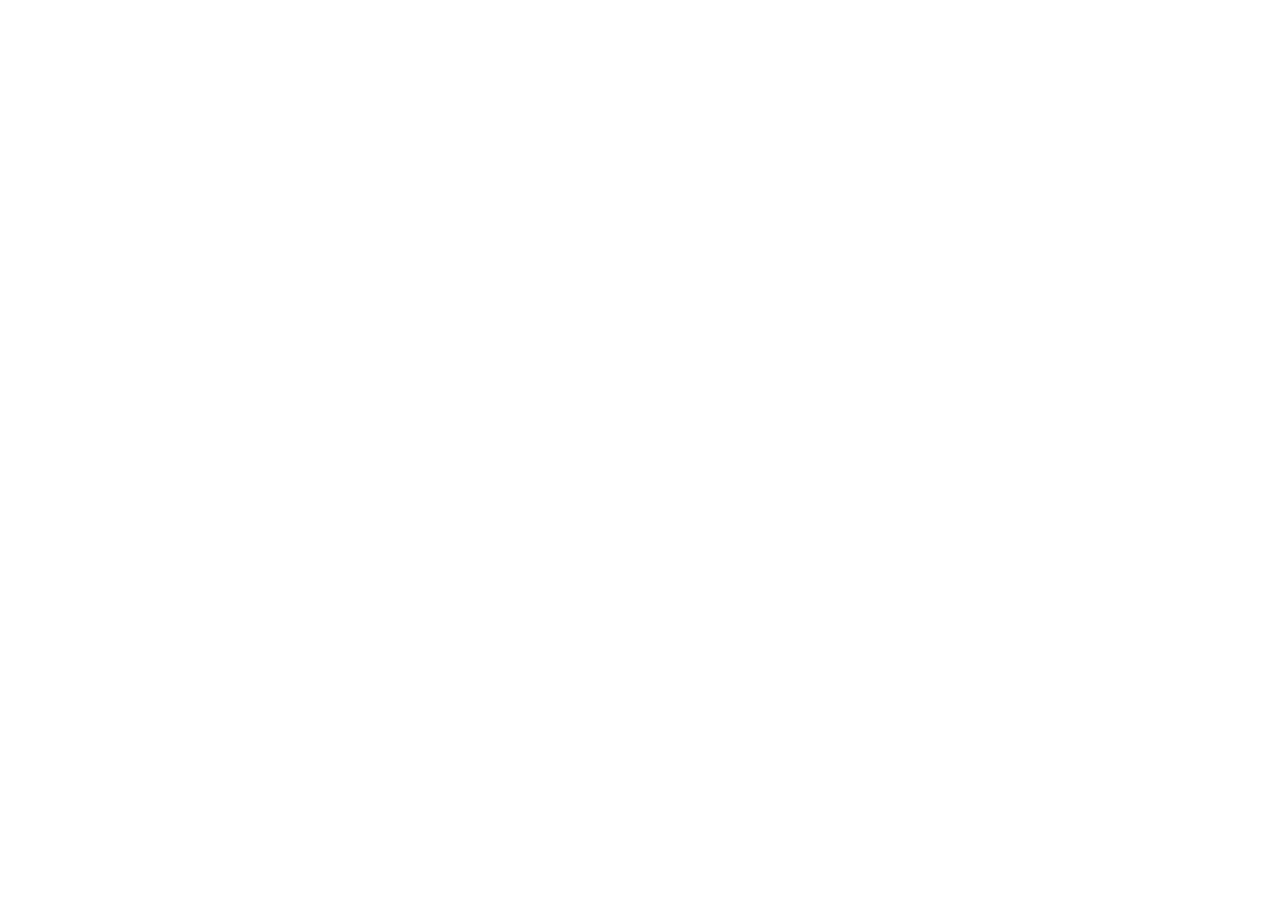
==== contact.html @ d2ecc5a2 "Init : création du dépôt, arborescence des fichiers et structure HTML de base" ====
<!DOCTYPE html>
<html lang="en">
<head>
    <meta charset="UTF-8">
    <meta name="viewport" content="width=device-width, initial-scale=1.0">
    <title>AfriConnect Summit</title>
</head>
<body>
    
</body>
</html>
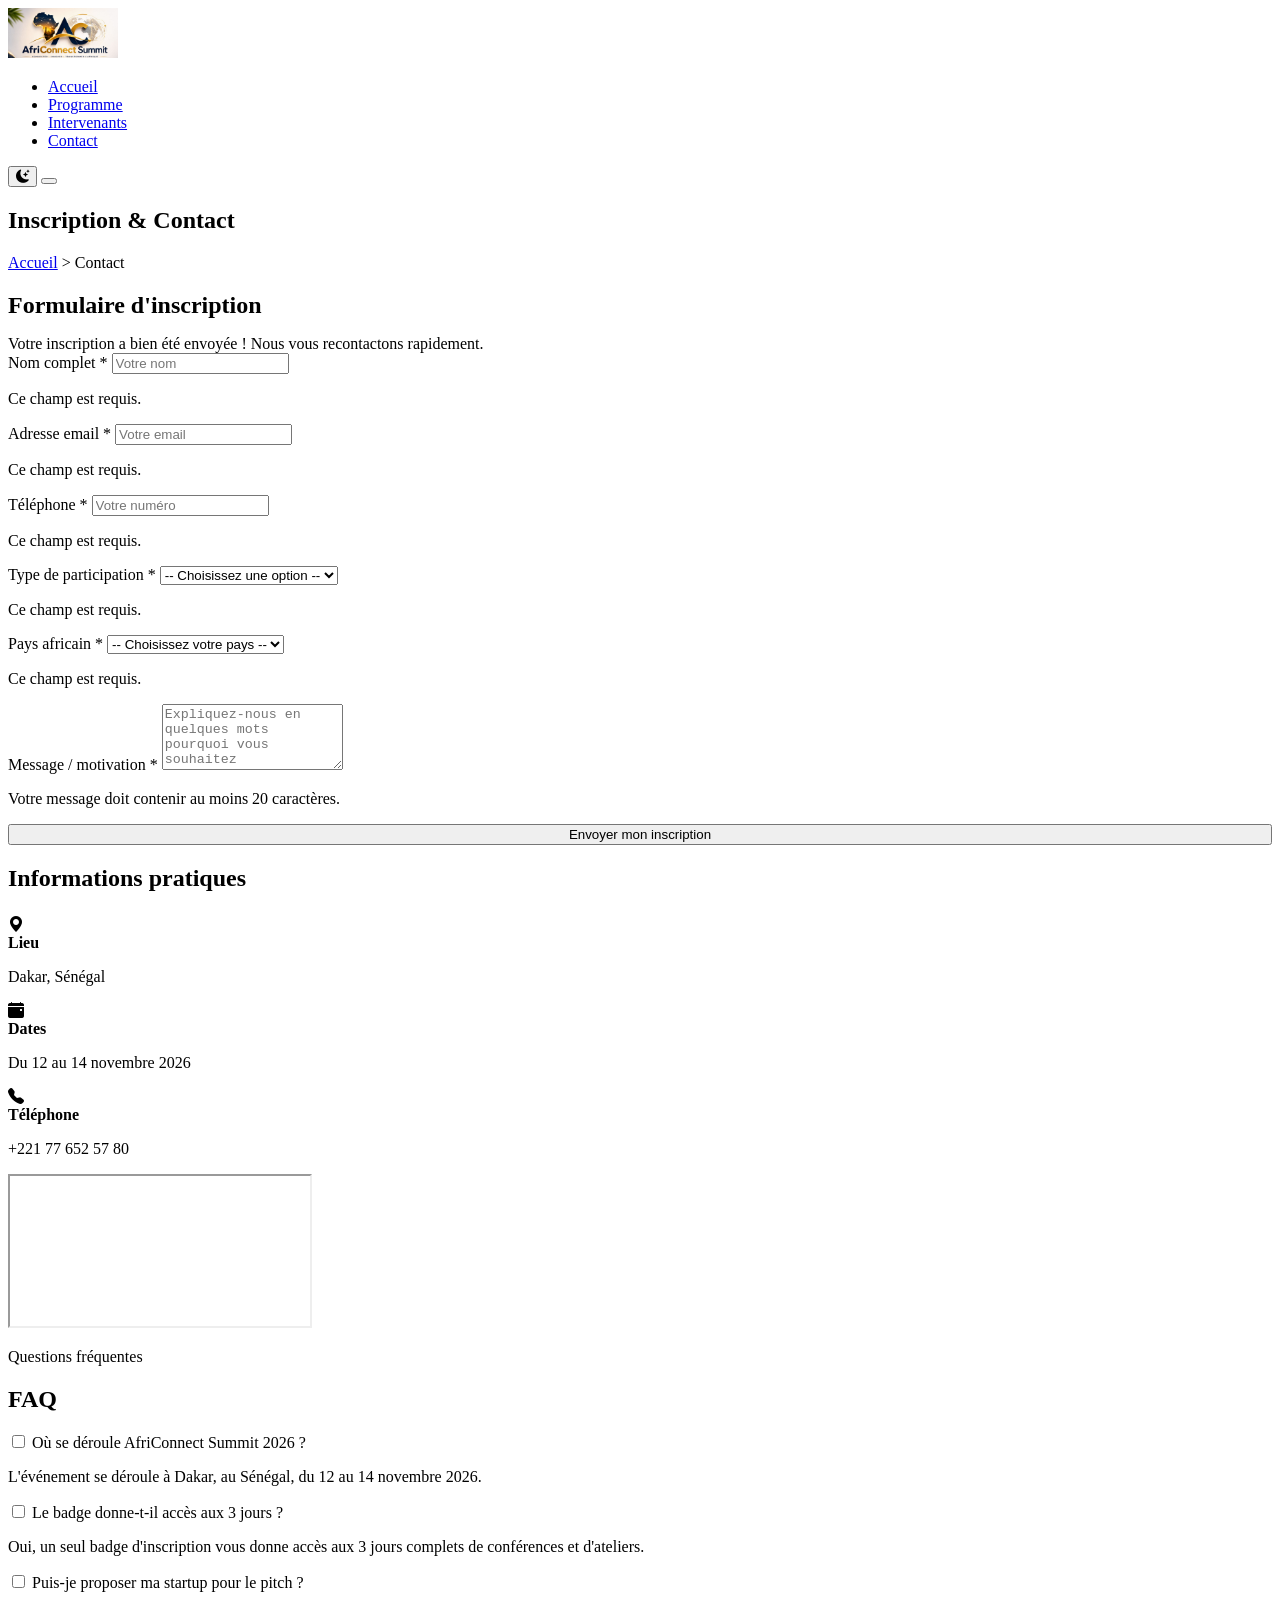
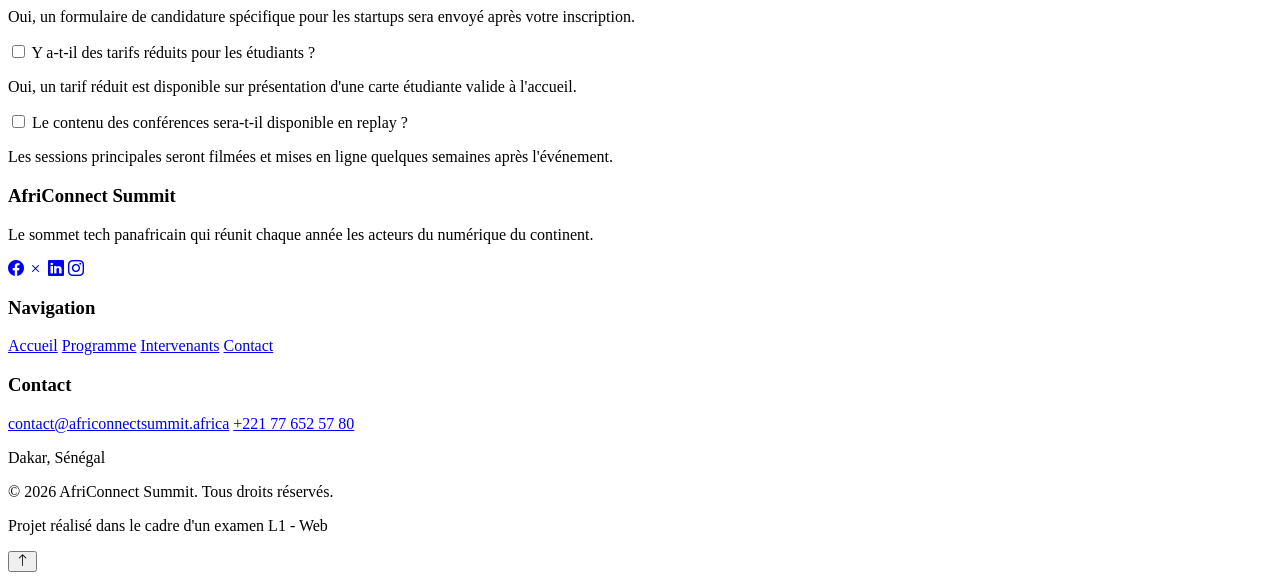
==== commit 2d8ab380: "Ajout des 4 pages HTML : accueil, programme, intervenants, contact" ====
--- a/contact.html
+++ b/contact.html
@@ -1,11 +1,260 @@
 <!DOCTYPE html>
-<html lang="en">
+<html lang="fr">
 <head>
     <meta charset="UTF-8">
     <meta name="viewport" content="width=device-width, initial-scale=1.0">
     <title>AfriConnect Summit</title>
+    <!-- Google Fonts -->
+    <link rel="stylesheet" href="https://cdn.jsdelivr.net/npm/bootstrap-icons@1.13.1/font/bootstrap-icons.min.css">
+    <link rel="preconnect" href="https://fonts.googleapis.com">
+    <link rel="preconnect" href="https://fonts.gstatic.com" crossorigin>
+    <link href="https://fonts.googleapis.com/css2?family=Open+Sans:ital,wght@0,300..800;1,300..800&family=Poppins:ital,wght@0,100;0,200;0,300;0,400;0,500;0,600;0,700;0,800;0,900;1,100;1,200;1,300;1,400;1,500;1,600;1,700;1,800;1,900&family=Space+Grotesk:wght@300..700&display=swap" rel="stylesheet">
+    <!-- CSS -->
+    <link rel="stylesheet" href="css/style.css">
 </head>
 <body>
-    
+    <!-- NAVBAR -->
+    <header>
+        <nav class="navbar">
+            <div class="container">
+                <a href="index.html">
+                    <img src="images/AfriConnectSummit-logo.jpeg" alt="logo AfriConnectSummit" height="50">
+                </a>
+
+                <ul class="nav-links">
+                    <li><a href="index.html">Accueil</a></li>
+                    <li><a href="programme.html">Programme</a></li>
+                    <li><a href="intervenants.html">Intervenants</a></li>
+                    <li><a href="contact.html" class="active">Contact</a></li>
+                </ul>
+
+                <div class="nav-actions">
+                    <!-- Toggle dark/light géré en js -->
+                    <button class="theme-toggle" aria-label="Changer de thème">
+                        <i class="bi bi-moon-stars-fill"></i>
+                    </button>
+                    <!-- Menu hamburger pour mobile -->
+                     <button class="hamburger" aria-label="Ouvrir le menu">
+                        <span></span>
+                        <span></span>
+                        <span></span>
+                     </button>
+                </div>
+              </div>
+        </nav>
+    </header>
+
+    <main>
+        <!-- HERO INTERNE -->
+        <section class="page-hero">
+            <div class="container">
+                <h1>Inscription & Contact</h1>
+                <nav class="breadcrumb" aria-label="Fil d'Ariane">
+                    <a href="index.html">Accueil</a> &gt; <span class="current">Contact</span>
+                </nav>
+            </div>
+        </section>
+
+        <!-- FOMULAIRE -->
+        <section class="registration">
+            <div class="container">
+                <div class="contact-flex">
+
+                    <!-- Colone gauche : formulaire -->
+                    <form class="contact-form" id="inscription-form" novalidate>
+                        <h2 style="margin-bottom: 1rem;">Formulaire d'inscription</h2>
+                        <!-- Message de succès affiché en JS après validation -->
+                        <div class="success-box" id="success-box">
+                            Votre inscription a bien été envoyée ! Nous vous recontactons rapidement.
+                        </div>
+
+                        <div class="form-group">
+                            <label for="nom">Nom complet *</label>
+                            <input type="text" id="nom" name="nom" placeholder="Votre nom">
+                            <p class="error-message">Ce champ est requis.</p>
+                        </div>
+
+                        <div class="form-group">
+                            <label for="email">Adresse email *</label>
+                            <input type="email" id="email" name="email" placeholder="Votre email">
+                            <p class="error-message">Ce champ est requis.</p>
+                        </div>
+
+                        <div class="form-group">
+                            <label for="telephone">Téléphone *</label>
+                            <input type="tel" id="telephone" name="telephone" placeholder="Votre numéro">
+                            <p class="error-message">Ce champ est requis.</p>
+                        </div>
+
+                        <div class="form-group">
+                            <label for="participation">Type de participation *</label>
+                            <select id="participation" name="participation">
+                                <option value="">-- Choisissez une option --</option>
+                                <option value="visiteur">Visiteur</option>
+                                <option value="intervenants">Intervenants</option>
+                                <option value="sponsor">Sponsor</option>
+                                <option value="presse">Presse</option>
+                                <option value="startup">Startup exposante</option>
+                            </select>
+                            <p class="error-message">Ce champ est requis.</p>
+                        </div>
+
+
+                        <div class="form-group">
+                            <label for="pays">Pays africain *</label>
+                            <select id="pays" name="pays">
+                                <option value="">-- Choisissez votre pays --</option>
+                                <option value="benin">Bénin</option>
+                                <option value="cameroun">Cameroun</option>
+                                <option value="cote-ivoire">Côte d'Ivoire</option>
+                                <option value="egypte">Égypte</option>
+                                <option value="ghana">Ghana</option>
+                                <option value="kenya">Kenya</option>
+                                <option value="maroc">Maroc</option>
+                                <option value="nigeria">Nigeria</option>
+                                <option value="rwanda">Rwanda</option>
+                                <option value="senegal">Sénégal</option>
+                                <option value="tunisie">Tunisie</option>
+                                <option value="afrique-sud">Afrique du Sud</option>
+                            </select>
+                            <p class="error-message">Ce champ est requis.</p>
+                        </div>
+
+                        <div class="form-group">
+                            <label for="message">Message / motivation *</label>
+                            <textarea id="message" name="message" rows="4" placeholder="Expliquez-nous en quelques mots pourquoi vous souhaitez participer..."></textarea>
+                            <p class="error-message">Votre message doit contenir au moins 20 caractères.</p>
+                        </div>
+
+                        <button type="submit" class="btn btn-primary" style="width: 100%;">Envoyer mon inscription</button>
+                    </form>
+
+                    <!-- Colone droite : informations pratiques -->
+                    <div class="contact-info">
+                        <h2 style="margin-bottom: 1.5rem;">Informations pratiques</h2>
+                        
+                        <div class="info-item">
+                            <i class="bi bi-geo-alt-fill"></i>
+                            <div>
+                                <strong>Lieu</strong>
+                                <p>Dakar, Sénégal</p>
+                            </div>
+                        </div>
+
+                        <div class="info-item">
+                            <i class="bi bi-calendar-event-fill"></i>
+                            <div>
+                                <strong>Dates</strong>
+                                <p>Du 12 au 14 novembre 2026</p>
+                            </div>
+                        </div>
+
+                        <div class="info-item">
+                            <i class="bi bi-telephone-fill"></i>
+                            <div>
+                                <strong>Téléphone</strong>
+                                <p>+221 77 652 57 80</p>
+                            </div>
+                        </div>
+
+                        <!-- Carte Google Maps intégrée  -->
+                        <iframe src="https://www.google.com/maps/embed?pb=!1m18!1m12!1m3!1d175252.02510630243!2d-17.561034955519446!3d14.703451458086269!2m3!1f0!2f0!3f0!3m2!1i1024!2i768!4f13.1!3m3!1m2!1s0xec172f5b3c5bb71%3A0xb17c17d92d5db21f!2sDakar!5e0!3m2!1sen!2ssn!4v1783264891318!5m2!1sen!2ssn"
+                           class="map-frame"
+                            allowfullscreen 
+                            loading="lazy" 
+                            title="localisation de Dakar, Sénégal">
+                        </iframe>
+                    </div>
+
+                </div>
+            </div>
+        </section>
+
+        <!-- FAQ EN ACCORDEON CSS PUR -->
+        <section class="faq" style="background-color: var(--surface);">
+            <div class="container">
+                <p class="section-eyebrow reveal">Questions fréquentes</p>
+                <h2 class="section-title reveal">FAQ</h2>
+
+                <!-- Accordéon réalisé uniquement en CSS grâce à la technique du checkbox caché -->
+                <div class="faq-list">
+
+                    <div class="faq-item">
+                        <input type="checkbox" id="faq1">
+                        <label class="faq-question" for="faq1">Où se déroule AfriConnect Summit 2026 ?</label>
+                        <p class="faq-answer">L'événement se déroule à Dakar, au Sénégal, du 12 au 14 novembre 2026.</p>
+                    </div>
+
+                    <div class="faq-item">
+                        <input type="checkbox" id="faq2">
+                        <label class="faq-question" for="faq2">Le badge donne-t-il accès aux 3 jours ?</label>
+                        <p class="faq-answer">Oui, un seul badge d'inscription vous donne accès aux 3 jours complets de conférences et d'ateliers.</p>
+                    </div>
+
+                    <div class="faq-item">
+                        <input type="checkbox" id="faq3">
+                        <label class="faq-question" for="faq3">Puis-je proposer ma startup pour le pitch ?</label>
+                        <p class="faq-answer">Oui, un formulaire de candidature spécifique pour les startups sera envoyé après votre inscription.</p>
+                    </div>
+
+                    <div class="faq-item">
+                        <input type="checkbox" id="faq4">
+                        <label class="faq-question" for="faq4">Y a-t-il des tarifs réduits pour les étudiants ?</label>
+                        <p class="faq-answer">Oui, un tarif réduit est disponible sur présentation d'une carte étudiante valide à l'accueil.</p>
+                    </div>
+
+                    <div class="faq-item">
+                        <input type="checkbox" id="faq5">
+                        <label class="faq-question" for="faq5">Le contenu des conférences sera-t-il disponible en replay ?</label>
+                        <p class="faq-answer">Les sessions principales seront filmées et mises en ligne quelques semaines après l'événement.</p>
+                    </div>
+                </div>
+            </div>
+        </section>
+    </main>
+
+     <!-- FOOTER -->
+    <footer>
+        <div class="container">
+            <div class="footer-flex">
+                <div class="footer-col">
+                    <h3>Afri<span style="color: var(--accent-gold);">Connect</span> Summit</h3>
+                    <p>Le sommet tech panafricain qui réunit chaque année les acteurs du numérique du continent.</p>
+                    <div class="social-icons">
+                        <a href="https://www.facebook.com/share/1GBBiLaqV4/?mibextid=wwXIfr" aria-label="Facebook"><i class="bi bi-facebook"></i></a>
+                        <a href="https://x.com/afrikonnect2018?s=21" aria-label="X"><i class="bi bi-x"></i></a>
+                        <a href="https://www.linkedin.com/company/africonnect-cargo/" aria-label="LinkedIn"><i class="bi bi-linkedin"></i></a>
+                        <a href="https://www.instagram.com/afri_connect?igsh=MTlvbjR0M240ajkwMQ==" aria-label="Instagram"><i class="bi bi-instagram"></i></a>
+                    </div>
+                </div>
+
+                <div class="footer-col">
+                    <h3>Navigation</h3>
+                    <a href="index.html">Accueil</a>
+                    <a href="programme.html">Programme</a>
+                    <a href="intervenants.html">Intervenants</a>
+                    <a href="contact.html">Contact</a>
+                </div>
+
+                <div class="footer-col">
+                    <h3>Contact</h3>
+                    <a href="mailto:contact@africonnectsummit.africa">contact@africonnectsummit.africa</a>
+                    <a href="tel:+221776525780">+221 77 652 57 80</a>
+                    <p>Dakar, Sénégal</p>
+                </div>
+            </div>
+
+            <div class="footer-bottom">
+                <p>&copy; <span id="annee-actuelle">2026</span> AfriConnect Summit. Tous droits réservés.</p>
+                <p>Projet réalisé dans le cadre d'un examen L1 - Web</p>
+            </div>
+        </div>
+    </footer>
+
+    <!-- Bouton retour en haut -->
+    <button class="back-to-top" aria-label="Retour en haut">
+        <i class="bi bi-arrow-up"></i>
+    </button>
+    <script src="js/main.js"></script>
 </body>
 </html>
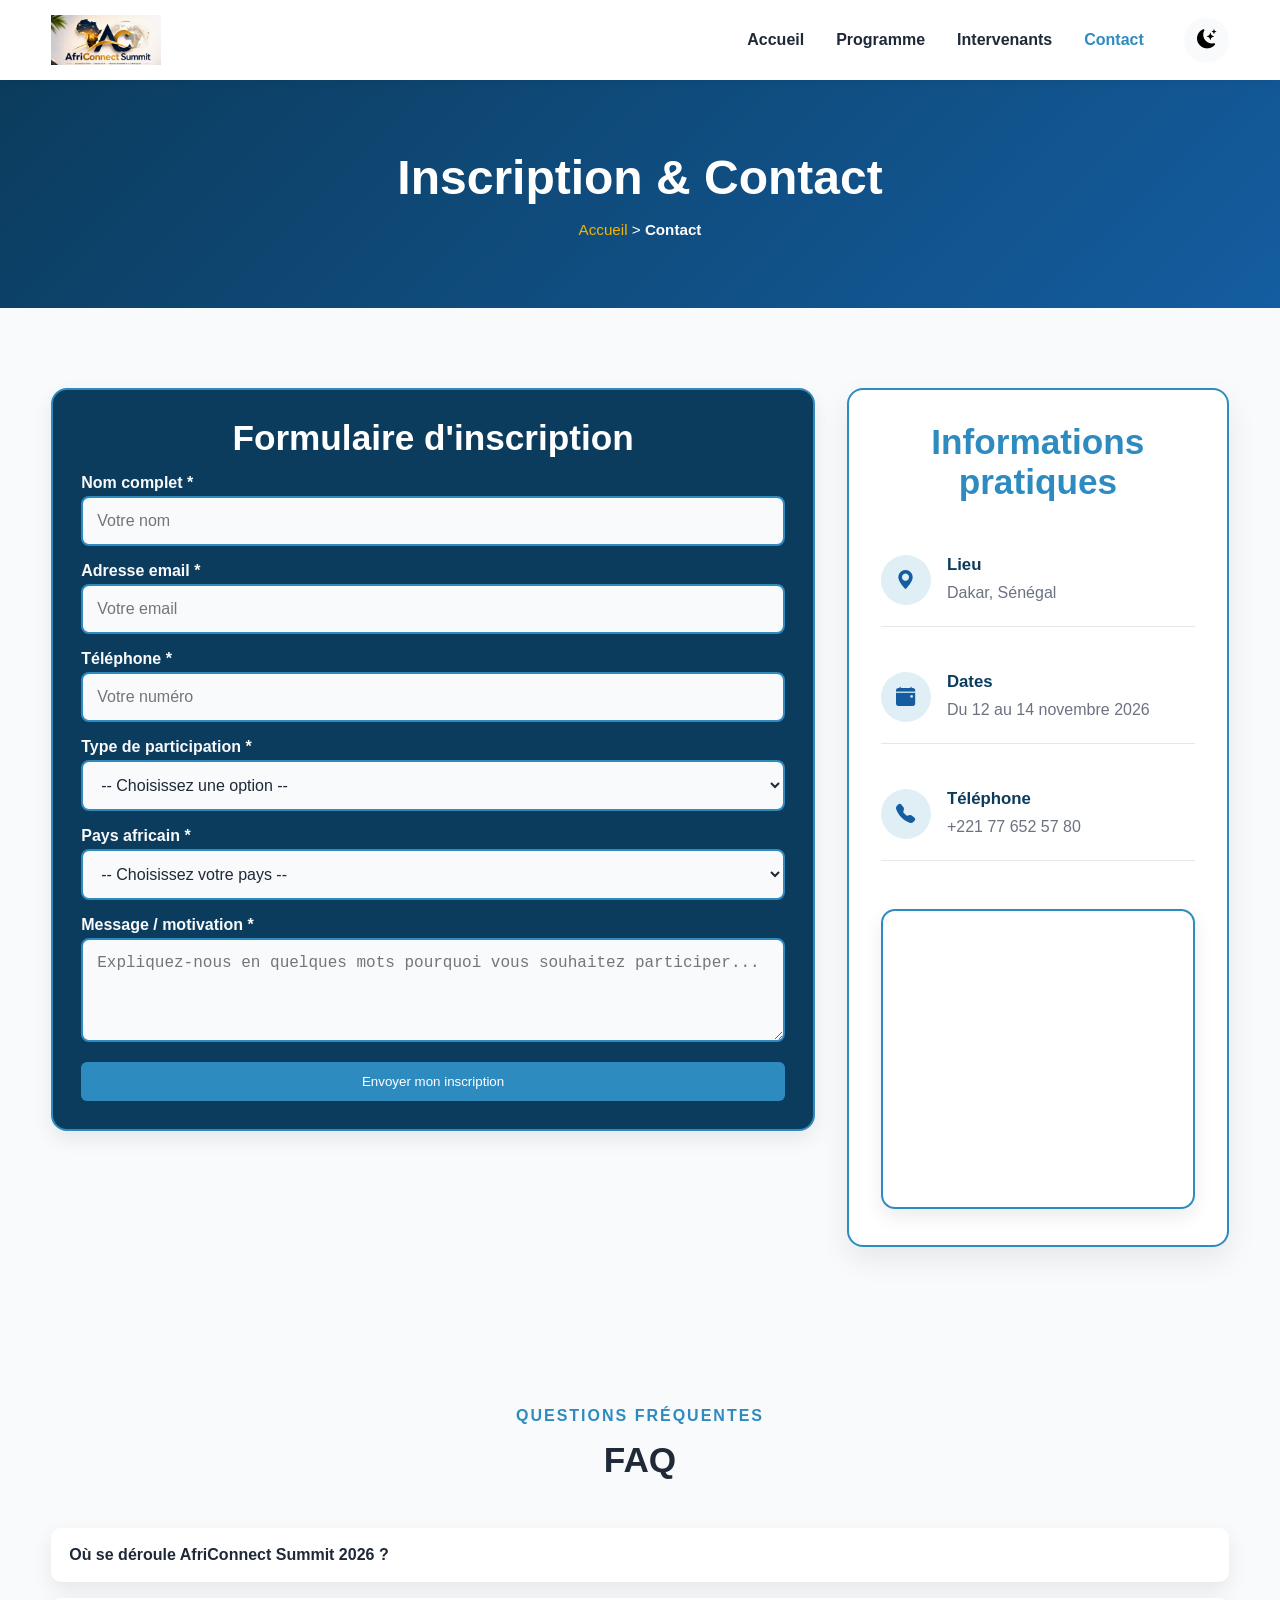
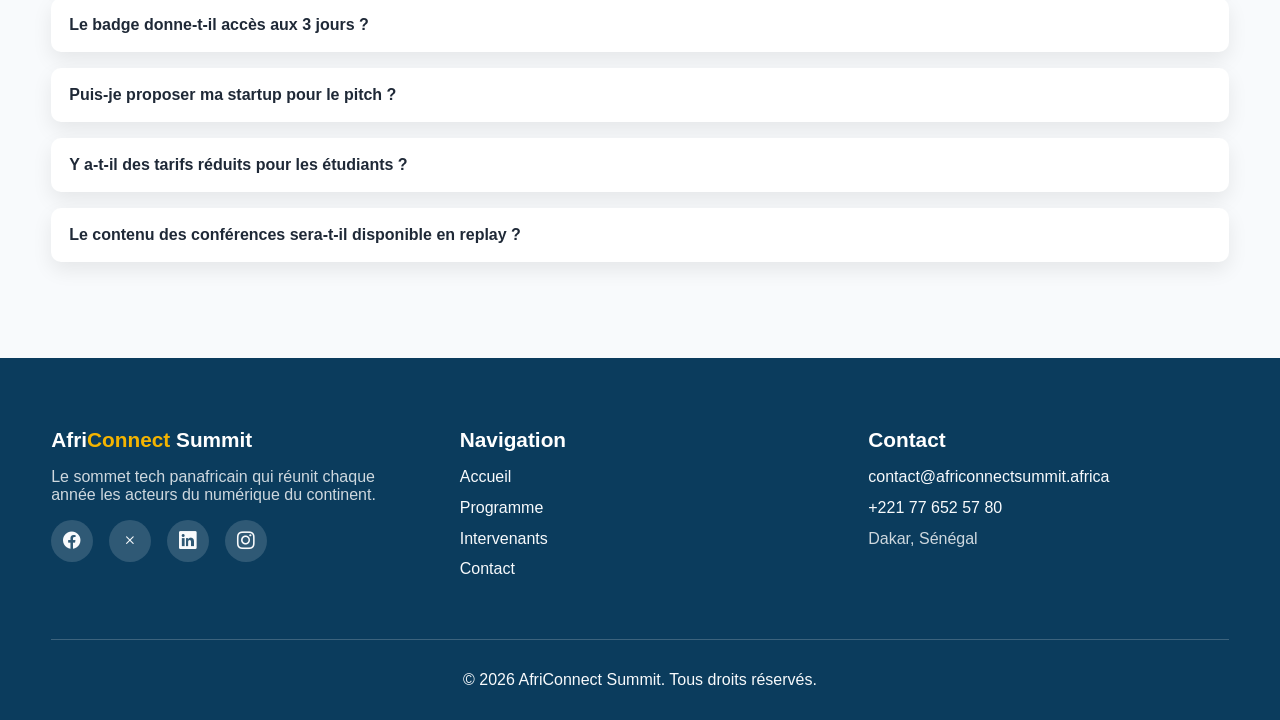
==== commit d3ad45e6: "Correction des pages HTML, CSS et JS" ====
--- a/contact.html
+++ b/contact.html
@@ -3,7 +3,7 @@
 <head>
     <meta charset="UTF-8">
     <meta name="viewport" content="width=device-width, initial-scale=1.0">
-    <title>AfriConnect Summit</title>
+    <title>Contact - AfriConnect Summit</title>
     <!-- Google Fonts -->
     <link rel="stylesheet" href="https://cdn.jsdelivr.net/npm/bootstrap-icons@1.13.1/font/bootstrap-icons.min.css">
     <link rel="preconnect" href="https://fonts.googleapis.com">
@@ -55,35 +55,31 @@
             </div>
         </section>
 
-        <!-- FOMULAIRE -->
+        <!-- FORMULAIRE -->
         <section class="registration">
             <div class="container">
                 <div class="contact-flex">
 
-                    <!-- Colone gauche : formulaire -->
+                    <!-- Colonne gauche : formulaire -->
                     <form class="contact-form" id="inscription-form" novalidate>
-                        <h2 style="margin-bottom: 1rem;">Formulaire d'inscription</h2>
-                        <!-- Message de succès affiché en JS après validation -->
-                        <div class="success-box" id="success-box">
-                            Votre inscription a bien été envoyée ! Nous vous recontactons rapidement.
-                        </div>
+                        <h2>Formulaire d'inscription</h2>
 
                         <div class="form-group">
                             <label for="nom">Nom complet *</label>
                             <input type="text" id="nom" name="nom" placeholder="Votre nom">
-                            <p class="error-message">Ce champ est requis.</p>
+                            <span class="error-message">Ce champ est requis.</span>
                         </div>
 
                         <div class="form-group">
                             <label for="email">Adresse email *</label>
                             <input type="email" id="email" name="email" placeholder="Votre email">
-                            <p class="error-message">Ce champ est requis.</p>
+                            <span class="error-message">Ce champ est requis.</span>
                         </div>
 
                         <div class="form-group">
                             <label for="telephone">Téléphone *</label>
                             <input type="tel" id="telephone" name="telephone" placeholder="Votre numéro">
-                            <p class="error-message">Ce champ est requis.</p>
+                            <span class="error-message">Ce champ est requis.</span>
                         </div>
 
                         <div class="form-group">
@@ -91,12 +87,12 @@
                             <select id="participation" name="participation">
                                 <option value="">-- Choisissez une option --</option>
                                 <option value="visiteur">Visiteur</option>
-                                <option value="intervenants">Intervenants</option>
+                                <option value="intervenant">Intervenant</option>
                                 <option value="sponsor">Sponsor</option>
                                 <option value="presse">Presse</option>
                                 <option value="startup">Startup exposante</option>
                             </select>
-                            <p class="error-message">Ce champ est requis.</p>
+                            <span class="error-message">Ce champ est requis.</span>
                         </div>
 
 
@@ -107,7 +103,7 @@
                                 <option value="benin">Bénin</option>
                                 <option value="cameroun">Cameroun</option>
                                 <option value="cote-ivoire">Côte d'Ivoire</option>
-                                <option value="egypte">Égypte</option>
+                                <option value="zimbabwe">Zimbabwe</option>
                                 <option value="ghana">Ghana</option>
                                 <option value="kenya">Kenya</option>
                                 <option value="maroc">Maroc</option>
@@ -117,21 +113,26 @@
                                 <option value="tunisie">Tunisie</option>
                                 <option value="afrique-sud">Afrique du Sud</option>
                             </select>
-                            <p class="error-message">Ce champ est requis.</p>
+                            <span class="error-message">Ce champ est requis.</span>
                         </div>
 
                         <div class="form-group">
                             <label for="message">Message / motivation *</label>
                             <textarea id="message" name="message" rows="4" placeholder="Expliquez-nous en quelques mots pourquoi vous souhaitez participer..."></textarea>
-                            <p class="error-message">Votre message doit contenir au moins 20 caractères.</p>
-                        </div>
-
-                        <button type="submit" class="btn btn-primary" style="width: 100%;">Envoyer mon inscription</button>
+                            <span class="error-message">Votre message doit contenir au moins 20 caractères.</span>
+                        </div>
+
+                        <button type="submit" class="btn btn-primary">Envoyer mon inscription</button>
+
+                        <!-- Message de succès affiché en JS après validation -->
+                        <div class="success-box" id="success-box">
+                            Votre inscription a bien été envoyée ! Nous vous recontactons rapidement.
+                        </div>
                     </form>
 
-                    <!-- Colone droite : informations pratiques -->
+                    <!-- Colonne droite : informations pratiques -->
                     <div class="contact-info">
-                        <h2 style="margin-bottom: 1.5rem;">Informations pratiques</h2>
+                        <h2>Informations pratiques</h2>
                         
                         <div class="info-item">
                             <i class="bi bi-geo-alt-fill"></i>
@@ -171,7 +172,7 @@
         </section>
 
         <!-- FAQ EN ACCORDEON CSS PUR -->
-        <section class="faq" style="background-color: var(--surface);">
+        <section class="faq">
             <div class="container">
                 <p class="section-eyebrow reveal">Questions fréquentes</p>
                 <h2 class="section-title reveal">FAQ</h2>
@@ -218,7 +219,7 @@
         <div class="container">
             <div class="footer-flex">
                 <div class="footer-col">
-                    <h3>Afri<span style="color: var(--accent-gold);">Connect</span> Summit</h3>
+                    <h3>Afri<span>Connect</span> Summit</h3>
                     <p>Le sommet tech panafricain qui réunit chaque année les acteurs du numérique du continent.</p>
                     <div class="social-icons">
                         <a href="https://www.facebook.com/share/1GBBiLaqV4/?mibextid=wwXIfr" aria-label="Facebook"><i class="bi bi-facebook"></i></a>
@@ -246,7 +247,6 @@
 
             <div class="footer-bottom">
                 <p>&copy; <span id="annee-actuelle">2026</span> AfriConnect Summit. Tous droits réservés.</p>
-                <p>Projet réalisé dans le cadre d'un examen L1 - Web</p>
             </div>
         </div>
     </footer>
--- a/css/style.css
+++ b/css/style.css
@@ -0,0 +1,1401 @@
+/* COMMIT 3 - Variables, reset, typographie, structure générale et navigation */
+
+/* Variable CSS */
+:root{
+    --primary:#0B3C5D;
+    --secondary:#145DA0;
+    --accent:#2E8BC0;
+    --accent-gold:#F4B400;
+
+    --background: #F8FAFC;
+    --surface:#FFFFFF;
+
+    --text:#1F2937;
+    --text-light:#6B7280;
+
+    --border:#E5E7EB;
+
+    --success:#22C55E;
+    --danger:#EF4444;
+
+    --shadow:0 8px 20px rgba(0,0,0,.08);
+    --radius:12px;
+
+    --transition:.3s ease;
+}
+
+/* Variables mode sombre */
+[data-theme="dark"] {
+    --background:#0F172A;
+    --surface:#1E293B;
+
+    --text:#F1F5F9;
+    --text-light:#CBD5E1;
+
+    --border:#334155;
+
+    --shadow:0 10px 25px rgba(0,0,0,.35);
+}
+
+/* RESET ET BASE */
+
+*{
+    margin:0;
+    padding:0;
+    box-sizing: border-box;
+}
+
+body{
+    font-family: "Open Sans", sans-serif;
+    background: var(--background);
+    color: var(--text);
+    transition: background .3s,color .3s;
+}
+
+/* IMAGE */
+
+img{
+    max-width: 100%;
+    display: block;
+}
+
+/* LIENS */
+
+a{
+    text-decoration: none;
+    color: inherit;
+}
+
+/* LISTES */
+
+ul{
+    list-style: none;
+}
+
+/* BOUTONS */
+
+button {
+    border: none;
+    background: none;
+    cursor: pointer;
+}
+
+/* CONTAINER PRINCIPAL */
+
+.container {
+    width: min(1200px,92%);
+    margin: auto;
+}
+
+/* TITRES */
+h1,h2,h3,h4 {
+    font-family: "Poppins", sans-serif;
+    color: var(--text);
+}
+
+h1{
+    font-size: 3rem;
+}
+
+h2{
+    font-size: 2.2rem;
+    margin-bottom: 1rem;
+}
+
+h3{
+    font-size: 1.3rem;
+}
+
+/* PARAGRAPHES */
+
+p{
+    color: var(--text-light);
+}
+
+/* SECTIONS */
+
+section{
+    padding: 80px 0;
+}
+
+/* TITRES DES SECTIONS */
+
+.section-eyebrow{
+    color: var(--accent);
+    text-transform: uppercase;
+    font-weight: 700;
+    letter-spacing: 2px;
+    margin-bottom: .7rem;
+}
+
+.section-title{
+    margin-bottom: 1rem;
+}
+
+.section-intro{
+    max-width: 700px;
+    margin-bottom: 3rem;
+}
+
+/* BOUTONS */
+.btn{
+    display: inline-block;
+    padding: 14px 28px;
+    border-radius: 8px;
+    transition: var(--transition);
+}
+.btn-primary {
+    background-color: var(--primary);
+    color: #fff;
+}
+.btn-primary:hover{
+    background: var(--secondary);
+    transform: translateY(-2px);
+}
+.btn-outline{
+    border: 2px solid var(--primary);
+    color: var(--primary);
+}
+.btn-outline:hover{
+    background: var(--primary);
+    color: #fff;
+}
+
+/* NAVBAR */
+
+header {
+    position: sticky;
+    top: 0;
+    z-index: 1000;
+    background: var(--surface);
+    box-shadow: 0 2px 10px rgba(0, 0, 0, .05);
+}
+.navbar{
+    padding: 15px 0;
+}
+.navbar .container{
+    display: flex;
+    align-items: center;
+    justify-content: space-between;
+}
+.nav-links{
+    display: flex;
+    align-items: center;
+    gap: 2rem;
+    margin-left: auto;
+}
+.nav-links a{
+    font-weight: 600;
+    transition: var(--transition);
+}
+.nav-links a:hover{
+    color: var(--accent);
+}
+.nav-links a.active{
+    color: var(--accent);
+}
+.nav-actions{
+    display: flex;
+    align-items: center;
+    gap: 15px;
+    margin-left: 40px;
+}
+
+/* BOUTON THEME */
+.theme-toggle{
+   width: 45px;
+   height: 45px;
+   border-radius: 50%;
+   background: var(--background);
+
+   display: flex;
+   align-items: center;
+   justify-content: center;
+
+   font-size: 1.2rem;
+   transition: var(--transition);
+}
+.theme-toggle:hover{
+    background-color: var(--accent);
+    color: white;
+}
+ 
+/* COMMIT 4 - Hero, accueil, sections principales et footer */
+
+/* HERO */
+.hero {
+    padding: 80px 0;
+    background: linear-gradient(135deg,var(--primary),var(--secondary));
+    color: #fff;
+}
+.hero-content{
+    display: grid;
+    grid-template-columns: 1fr 1fr;
+    align-items: center;
+    gap:3rem;
+}
+.hero-eyebrow {
+    color: var(--accent-gold);
+    font-weight: 700;
+    text-transform: uppercase;
+    letter-spacing: 2px;
+    margin-bottom: 1rem;
+}
+.hero h1{
+    color: #fff;
+    margin-bottom: 1.5rem;
+    font-size: 3.4rem;
+}
+.highlight{
+    color: var(--accent-gold);
+}
+.hero-subtitle{
+    color: rgba(255, 255, 255, .90);
+    font-size: 1.1rem;
+    margin-bottom: 2rem;
+    max-width: 620px;
+}
+.hero-cta{
+    display: flex;
+    flex-wrap: wrap;
+    gap:1rem;
+    margin-bottom: 3rem;
+}
+.hero-image img{
+    width: 100%;
+    border-radius: 18px;
+    box-shadow: 0 25px 45px rgba(0, 0, 0, .25);
+}
+/* COMPTE A REBOURS */
+.countdown{
+    display: flex;
+    flex-wrap: wrap;
+    gap: 1rem;
+    margin-top: 2rem;
+}
+.countdown-item{
+    width: 100px;
+    background: rgba(255, 255, 255, .15);
+    border-radius: 12px;
+    padding: 18px;
+    text-align: center;
+}
+.countdown-number{
+    display: block;
+    font-size: 2rem;
+    font-weight: 700;
+    color: #fff;
+}
+.countdown-label{
+    display: block;
+    color: rgba(255, 255, 255, .85);
+    margin-top: .4rem;
+    font-size: .9rem;
+}
+
+/* CHIFFRES CLES */
+.stats-grid{
+    display: grid;
+    grid-template-columns: repeat(4,1fr);
+    gap: 2rem;
+    margin-top: 3rem;
+}
+.stat-card{
+    background: var(--primary);
+    padding: 2rem;
+    border-radius: var(--radius);
+    text-align: center;
+    transition: var(--transition);
+}
+.stat-card:hover{
+    transform:translateY(-8px);
+    box-shadow: 0 5px 15px rgb(11, 144, 245);
+}
+.stat-number{
+    font-size: 2.8rem;
+    font-weight: 700;
+    color: var(--background);
+    font-family: "Space Grotesk", sans-serif;
+}
+.stat-label{
+    font-weight: 600;
+    color: var(--background);
+}
+.section-eyebrow{
+    text-align: center;
+    margin-bottom: 15px;
+}
+.section-title{
+    text-align: center;
+    margin-bottom: 40px;
+}
+
+/* POURQUOI PARTICIPER */
+.why-flex{
+    display: grid;
+    grid-template-columns: repeat(3,1fr);
+    gap: 2rem;
+    margin-top: 3rem;   
+}
+.why-card{
+    background: var(--primary);
+    border-radius: 16px;
+    padding: 2rem;
+    text-align: center;
+    transition: var(--transition);
+}
+.why-card:hover{
+    transform: translateY(-8px);
+    box-shadow: 0 5px 15px rgb(11, 144, 245);
+}
+.why-icon{
+    font-size: 2.6rem;
+    color: var(--background);
+}
+.why-card h3{
+    margin-bottom: 1rem;
+    color: var(--background);
+}
+.why-card p{
+    line-height: 1.8;
+    color: var(--background);
+}
+.section-intro{
+    text-align: center;
+    margin: auto;
+}
+
+/* INTERVENANT VEDETTES */
+.featured-speakers{
+    padding: 80px 0;
+}
+.speakers-grid{
+    display: grid;
+    grid-template-columns: repeat(4,1fr);
+    gap: 2rem;
+    margin: 3rem 0;
+}
+.speaker-card{
+    background: var(--primary);
+    border-radius: 16px;
+    overflow: hidden;
+    text-align: center;
+    transition: var(--transition);
+}
+.speaker-card:hover{
+    transform: translateY(-8px);
+    box-shadow: 0 5px 15px rgb(11, 144, 245);
+}
+.speaker-photo{
+    width: 140px;
+    height: 140px;
+    border-radius: 50%;
+    object-fit: cover;
+    display: block;
+    margin: 2rem auto 1rem;
+}
+.speaker-info{
+    padding: 1.5rem;
+}
+.speaker-name{
+    margin-bottom: .5rem;
+    color: #fff;
+    min-height: 40px;
+}
+.speaker-role{
+    font-weight: 600;
+    margin-bottom: .5rem;
+    color: #fff;
+    min-height: 60px;
+}
+.speaker-country{
+    color: #fff;
+}
+.featured-speakers .btn{
+    display: block;
+    width: max-content;
+    margin: 2rem auto 0;
+}
+
+/* SPONSORS */
+.sponsors{
+    padding: 80px 0;
+}
+.sponsors-flex{
+    display: flex;
+    gap: 2rem;
+}
+.sponsor-level{
+    flex: 1;
+    text-align: center;
+    display: flex;
+    flex-direction: column;   
+}
+.sponsor-level h3{
+    margin-bottom: 1rem;  
+}
+.sponsor-logo{
+    border: 1px solid var(--accent);
+    border-radius: 10px;
+    padding: 1rem;
+    margin-bottom: 1rem;
+    transition: var(--transition);
+}
+.sponsor-logo:hover{
+    transform: translateY(-10px);
+    background-color: var(--primary);
+    box-shadow: 0 5px 15px rgb(11, 144, 245);
+}
+.sponsor-logo:hover p{
+    color: #fff;
+}
+.sponsor-logo img{
+    height: 60px;
+    width: auto;
+    margin: 0 auto 0.5rem;
+    border-radius: 15px;
+}
+.sponsor-logo p{
+  font-weight: 700;
+}
+
+/* FOOTER */
+footer{
+    background: var(--primary);
+    color: #fff;
+    padding: 70px 0 25px;
+}
+.footer-flex{
+    display: grid;
+    grid-template-columns: repeat(3,1fr);
+    gap: 3rem;
+    margin-bottom: 3rem;
+}
+.footer-col h3{
+    color: #fff;
+    margin-bottom: 1rem;
+}
+.footer-col p{
+    color: rgba(255, 255, 255, .8);
+    margin-bottom: 1rem;
+}
+.footer-col a{
+    display: block;
+    width: fit-content;
+    color: var(--background);
+    margin-bottom: .8rem;
+    transition: var(--transition);
+}
+.footer-col a:hover{
+    color: var(--accent-gold);
+}
+.footer-col span{
+   color: var(--accent-gold);  
+}
+/* RESEAUX SOCIAUX */
+.social-icons{
+    display: flex;
+    gap: 1rem;
+    margin-top: 1rem;
+}
+.social-icons a{
+    width: 42px;
+    height: 42px;
+    border-radius: 50%;
+    background: rgba(255, 255, 255, .15);
+
+    display: flex;
+    align-items: center;
+    justify-content: center;
+
+    font-size: 1.1rem;
+    transition: var(--transition);
+}
+.social-icons a:hover{
+    color: var(--background);
+    transform: translateY(-4px);
+}
+/* BAS DU FOOTER */
+.footer-bottom{
+    border-top: 1px solid rgba(255, 255, 255, .2);
+    padding-top: 1.5rem;
+    text-align: center;
+}
+.footer-bottom p{
+    color: var(--background);
+    margin: .4rem 0;
+}
+
+/* COMMIT 5 - CSS des pages Programme, Intervenants, Contact et Responsive(Mobile, tablette, desktop)*/
+
+/* HERO DES PAGES INTERNES */
+.page-hero{
+    padding: 70px 0;
+    background: linear-gradient(135deg, var(--primary),var(--secondary));
+    color: #fff;
+    text-align: center;
+}
+.page-hero h1{
+    color: #fff;
+    margin-bottom: 1rem;
+}
+.breadcrumb{
+    font-size: .95rem;
+}
+.breadcrumb a{
+    color: var(--accent-gold);
+}
+.breadcrumb .current{
+    color: #fff;
+    font-weight: 600;
+}
+
+/* ONGLETS JOURS */
+
+.tabs{
+    display: flex;
+    justify-content: center;
+    gap: 1rem;
+    margin: 3rem 0;
+    flex-wrap: wrap;
+}
+.tab-btn {
+    padding: 12px 30px;
+    border: 2px solid var(--accent);
+    border-radius: 15px;
+    background: var(--surface);
+    cursor: pointer;
+    font-weight: 600;
+    box-shadow: var(--shadow);
+    transition: var(--transition);
+    color: var(--accent);
+}
+.tab-btn:hover{
+    background: var(--accent);
+    color: #fff;
+}
+.tab-btn.active{
+    background: var(--primary);
+    color: #fff;
+}
+
+/* CONTENU DES ONGLETS */
+.tab-panel{
+    display: none;
+}
+.tab-panel.active{
+    display: block;
+}
+
+/* TABLEAU DU PROGRAMME */
+.schedule-table{
+    width: 100%;
+    border-collapse: collapse;
+    margin-top: 2rem;
+    background: var(--surface);
+    border-radius: 12px;
+    overflow: hidden;
+    box-shadow: var(--shadow);
+}
+.schedule-table th{
+    background: var(--primary);
+    color: #fff;
+    padding: 18px;
+    text-align: left;
+}
+.schedule-table td{
+    padding: 18px;
+    border-bottom: 1px solid var(--border);
+}
+.schedule-table tbody tr{
+    transition: var(--transition);
+}
+.schedule-table tbody tr:hover{
+    background: rgba(46, 141, 192, 0.121);
+}
+
+/* THEMATIQUES */
+.themes-grid{
+    display: grid;
+    grid-template-columns: repeat(4,1fr);
+    gap: 2rem;
+    margin-top: 3rem;
+}
+.theme-card{
+    background: var(--primary);
+    padding: 2rem;
+    color: #fff;
+    text-align: center;
+    border-radius: 15px;
+    transition: var(--transition);
+}
+.theme-card:hover{
+    transform: translateY(-8px);
+    box-shadow: 0 5px 15px rgb(11, 144, 245);
+}
+.theme-card i{
+    font-size: 2.6rem;
+    margin-bottom: 1rem;
+    display: block;
+}
+.theme-card h3{
+    margin-bottom: 1rem;
+    color: #fff;
+}
+.theme-card p{
+    color: #fff;
+}
+
+/* PAGE INTERVENANTS */
+.speakers-page{
+    padding: 80px 0;
+}
+/* Boutons de filtre */
+.filters{
+    display: flex;
+    justify-content: center;
+    flex-wrap: wrap;
+    gap: 1rem;
+    margin: 3rem 0;
+}
+.filter-btn{
+    padding: 12px 25px;
+    border:  2px solid var(--accent);
+    border-radius: 30px;
+    background: var(--surface);
+    color: var(--accent);
+    font-weight: 600;
+    box-shadow: var(--shadow);
+    cursor: pointer;
+    transition: var(--transition);
+}
+.filter-btn:hover{
+    background: var(--accent);
+    color: #fff;
+}
+.filter-btn.active{
+    background: var(--primary);
+    color: #fff;
+}
+
+/* GRILLE DES INTERVENANTS */
+.speakers-grid-full{
+    display: grid;
+    grid-template-columns: repeat(3,1fr);
+    gap: 2rem;
+}
+.speaker-card-full{
+    background: var(--primary);
+    border-radius: 16px;
+    overflow: hidden;
+    transition: var(--transition);
+}
+.speaker-card-full:hover{
+    transform: translateY(-8px);
+    box-shadow: 0 5px 15px rgb(11, 144, 245);
+}
+.speaker-card-full .speaker-info{
+   padding: 1.5rem;
+   text-align: center;
+}
+.speaker-card-full .speaker-name{
+    margin-bottom: .5rem;
+}
+.speaker-card-full .speaker-role{
+    color: var(--accent-gold);
+    margin-bottom: .5rem;
+}
+
+/* PAGE CONTACT */
+.registration{
+    padding: 80px 0;
+}
+.contact-flex{
+    display: grid;
+    grid-template-columns: 2fr 1fr;
+    gap: 2rem;
+    align-items: start;
+}
+/* FORMULAIRE */
+.contact-form{
+    background: var(--primary);
+    padding: 28px;
+    border-radius: 16px;
+    box-shadow: var(--shadow);
+    border:  2px solid var(--accent);
+    color: #fff;
+}
+.form-group{
+    margin-bottom: 1rem;
+}
+.form-group label{
+    display: block;
+    margin-bottom: .25rem;
+    font-weight: 600;
+    color: var(--background);
+}
+.form-group input,
+.form-group select,
+.form-group textarea{
+    width: 100%;
+    padding: 14px;
+    border:  2px solid var(--accent);
+    border-radius: 8px;
+    outline: none;
+    background: var(--background);
+    color: var(--text);
+    transition: var(--transition);
+    font-size: 1rem;
+}
+.form-group input:focus,
+.form-group select:focus,
+.form-group textarea:focus{
+    border-color: var(--accent);
+    padding: 10px 12px;
+}
+.form-group textarea{
+    resize: vertical;
+}
+.contact-form h2{
+    color: #fff;
+    text-align: center;
+}
+.form-group p{
+    color: #fff;
+}
+.contact-form .btn-primary {
+  width: 100%;
+  background: var(--accent);
+  color: #fff;
+  border: none;
+  padding: 12px;
+  border-radius: 6px;
+  cursor: pointer;
+}
+
+
+/* INFORMATIONS PRATIQUES */
+.contact-info{
+    background: var(--surface);
+    padding: 2rem;
+    border-radius: 16px;
+    border:  2px solid var(--accent);
+    box-shadow: 0 12px 30px rgba(0, 0, 0, .08);
+}
+.contact-info h2{
+    color: var(--accent);
+    text-align: center;
+    font-size: 2.2rem;
+    font-weight: 800;
+    margin-bottom: 2rem;
+    position: relative;
+}
+.info-item{
+    display: flex;
+    align-items: flex-start;
+    gap: 1rem;
+    padding: 1.3rem 0;
+    margin-bottom: 1.5rem;
+    border-bottom: 1px solid var(--border);
+}
+.info-item i{
+   width: 50px;
+   height: 50px;
+   min-width: 50px;
+   display: flex;
+   justify-content: center;
+   background: rgba(46, 139, 192, .15);
+   color: var(--secondary);
+   border-radius: 50%;
+   align-items: center;
+   font-size: 1.2rem;
+   flex-shrink: 0;
+
+}
+.info-item  strong{
+    display: block;
+    margin-bottom: .3rem;
+    color: var(--primary);
+    font-size: 1.05rem;
+}
+.info-item p{
+    color: var(--text-light);
+    line-height: 1.6rem;
+}
+
+/* GOOGLE MAPS */
+.map-frame{
+    width: 100%;
+    height: 300px;
+    border: 2px solid var(--accent);
+    border-radius: 14px;
+    margin-top: 1.5rem;
+    box-shadow: var(--shadow);
+}
+
+/* FAQ */
+.faq-list{
+    margin-top: 3rem;
+}
+.faq-item{
+    background: var(--surface);
+    border-radius: 10px;
+    margin-bottom: 1rem;
+    overflow: hidden;
+    box-shadow: var(--shadow);
+}
+.faq-item input{
+    display: none;
+}
+.faq-question{
+    display: block;
+    padding: 18px;
+    font-weight: 600;
+    cursor: pointer;
+    transition: var(--transition);
+}
+.faq-answer{
+    max-height: 0;
+    overflow: hidden;
+    padding: 0 18px;
+    transition: max-height .4s ease,padding .4s ease;
+}
+.faq-item input:checked ~ .faq-answer{
+    max-height: 200px;
+    padding: 18px;   
+}
+.faq-item input:checked ~ .faq-question{
+   background: var(--accent);
+   color: #fff;   
+}
+
+/* RESPONSIVE */
+
+/* Desktop(+1200px) */
+@media (max-width:1200px){
+    .hero-content{
+        grid-template-columns: 1fr;
+        text-align: center;
+    }
+    .hero-cta{
+        justify-content: center;
+    }
+    .hero-subtitle{
+        margin-left: auto;
+        margin-right: auto;
+        text-align: center;
+    }
+    .countdown{
+        justify-content: center;
+    }
+    .stats-grid{
+        grid-template-columns: repeat(2,1fr);
+    }
+    .why-flex{
+        grid-template-columns: repeat(2,1fr);
+    }
+    .speakers-grid{
+        grid-template-columns: repeat(2,1fr);
+    }
+    .themes-grid{
+        grid-template-columns: repeat(2,1fr);
+    }
+    .speakers-grid-full{
+     grid-template-columns: repeat(2,1fr);
+    }
+    .contact-flex{
+        grid-template-columns: repeat(2,1fr);
+    }
+    .footer-flex{
+        grid-template-columns: repeat(2,1fr);
+    }
+}
+
+/* Tablette (768px) */
+@media(max-width:768px) {
+    section{
+        padding: 50px 0;
+    }
+    h1{
+        font-size: 2.2rem;
+    }
+    h2,.section-title{
+        font-size: 1.7rem;
+    }
+    /* NAVBAR menu hamburger */
+    .hamburger{
+        display: flex;
+    }
+    .nav-links{
+        position: absolute;
+        top: 100%;
+        left: 0;
+        right: 0;
+        flex-direction: column;
+        align-items: flex-start;
+        gap: 0;
+        background: var(--surface);
+        box-shadow: var(--shadow);
+        max-height: 0;
+        overflow: hidden;
+        transition: max-height .35s ease;
+    }
+    .nav-links.active{
+        max-height: 400px;           
+    }
+    .nav-links li{
+        width: 100%;
+    }
+    .nav-links a{
+        display: block;
+        padding: 16px 24px;
+        border-bottom: 1px solid var(--border);
+    }
+    .nav-actions{
+        margin-left: auto;
+    }
+    /* HERO */
+    .hero{
+        padding: 60px 0;
+    }
+    .hero h1{
+        font-size: 2.4rem;
+    }
+    .hero-subtitle{
+        margin-left: auto;
+        margin-right: auto;
+        text-align: center;
+    }
+    .hero-cta{
+        flex-direction: column;
+        align-items: stretch;
+    }
+    .hero-cta .btn{
+        text-align: center;
+    }
+    .countdown-item{
+        width: 75px;
+        padding: 12px;
+    }
+    .countdown-number{
+        font-size: 1.5rem;
+    }
+    /* GRILLES colonne */
+    .stats-grid,
+    .why-flex,
+    .speakers-grid,
+    .themes-grid,
+    .speakers-grid-full,
+    .footer-flex{
+        grid-template-columns: 1fr;
+    }
+    /* SPONSORS */
+    .sponsors-flex{
+        flex-direction: column;
+        gap: 3rem;
+    }
+    /* ONGLETS PROGRAMME */
+    .tabs{
+        flex-direction: column;
+        align-items: stretch;
+    }
+    .tab-btn{
+        width: 100%;
+        text-align: center;
+    }
+   .schedule-table thead{
+        display: none;
+   }
+   .schedule-table,
+   .schedule-table tbody{
+        display: block;
+        width: 100%;
+   }
+   .schedule-table tr:active,
+   .schedule-table tr:active td{
+    background: rgba(46, 141, 192, 0.121);
+   }
+   .schedule-table tr{
+     display: block;
+     width: 100%;
+     margin-bottom: 1.2rem;
+     border-radius: 10px;
+     box-shadow: var(--shadow);
+     border: 1px solid var(--border);
+     overflow: hidden;
+     box-sizing: border-box;
+   }
+   .schedule-table td{
+        display: block;
+        width: 100%;
+        box-sizing: border-box;
+        padding: 10px 14px 10px 130px;
+        position: relative;
+        white-space: normal;
+        overflow-wrap: anywhere;
+        word-break: break-word;
+        border-bottom: 1px solid var(--border);
+        background: var(--surface);
+   }
+   .schedule-table td:last-child{
+        border-bottom: none;
+   }
+   .schedule-table td::before{
+        position: absolute;
+        left: 14px;
+        top: 10px;
+        font-weight: 700;
+        color: var(--primary);
+   }
+   .schedule-table td:nth-child(1)::before{content: "Heure :";}
+   .schedule-table td:nth-child(2)::before{content: "Session :";}
+   .schedule-table td:nth-child(3)::before{content: "Intervenant :";}
+   .schedule-table td:nth-child(4)::before{content: "Salle :"; }
+
+    /* FILTRES INTERVENANTS */
+    .filters{
+        justify-content: center;
+        flex-wrap: wrap;
+        gap: .6rem;
+    }
+    .filter-btn{
+        padding:  10px 18px;
+        font-size: .9rem;
+    }
+    /* FORMULAIRE CONTACT */
+    .contact-form{
+        padding: 24px;
+    }
+    .contact-flex{
+        grid-template-columns: 1fr;
+    }
+    /* FAQ */
+    .faq-question{
+        font-size: .95rem;
+        padding: 14px;
+    }
+    /* FOOTER */
+    footer{
+        text-align: center;
+    }
+    .social-icons{
+        justify-content: center;
+    }
+    .footer-col a{
+        margin: .5rem auto;
+    }
+}
+
+/* mobile(375px) */
+@media (max-width: 375px){
+
+    .container{
+        width: 94%;
+    }
+    h1{
+        font-size: 1.8rem;
+    }
+    h2, .section-title{
+        font-size: 1.4rem;
+    }
+    .hero h1{
+        font-size: 1.9rem;
+    }
+    .hero-subtitle{
+        font-size: 1rem;
+    }
+    .countdown{
+        gap: .5rem;
+    }
+    .countdown-item{
+        width: 65px;
+    }
+    .countdown-number{
+        font-size: 1.2rem;
+    }
+    .schedule-table tr:active,
+    .schedule-table tr:active td{
+        background: rgba(46, 141, 192, 0.121);
+   }
+    .stat-card,
+    .why-card,
+    .theme-card{
+        padding: 1.4rem;
+    }
+    .form-group input,
+    .form-group select,
+    .form-group textarea{
+        padding: 11px;
+        font-size: .95rem;
+    }
+    .btn{
+        padding: 12px 20px;
+        font-size: .95rem;
+    }
+} 
+
+/* COMMIT - 6 */
+.hamburger{
+    display: none;
+    flex-direction: column;
+    justify-content: space-between;
+    width: 30px;
+    height: 22px;
+    cursor: pointer;
+    background: none;
+    border: none;
+    padding: 0;
+    z-index: 1001;
+}
+.hamburger span{
+    display: block;
+    width: 100%;
+    height: 3px;
+    background: var(--text);
+    border-radius: 2px;
+    transition: .3s ease;
+}
+.hamburger.active span:nth-child(1){
+    transform: translateY(9.5px) rotate(45deg);
+}
+.hamburger.active span:nth-child(2){
+   opacity: 0;
+}
+.hamburger.active span:nth-child(3){
+    transform: translateY(-9.5px) rotate(-45deg);
+}
+
+@media(max-width: 768px){
+    .hamburger{
+        display: flex;
+    }
+    .nav-links{
+        position: absolute;
+        top: 100%;
+        left: 0;
+        width: 100%;
+        right: auto;
+        flex-direction: column;
+        max-height: 0;
+        overflow: hidden;
+        z-index: 1000;
+        transition: .6s ease-in-out;
+    }
+    .nav-links.active{
+        max-height: 400px;
+    }
+}
+/* DARK MODE */
+body[data-theme="dark"]{
+    background: var(--background);
+    color: var(--text);
+}
+[data-theme="dark"] header,
+[data-theme="dark"] .nav-links{
+    background: var(--primary);   
+}
+[data-theme="dark"] .faq-question,
+[data-theme="dark"] .faq-answer,
+[data-theme="dark"] .contact-info,
+[data-theme="dark"] .schedule-table{
+    background: var(--background);
+}
+[data-theme="dark"] .nav-links a,
+[data-theme="dark"] .hamburger span,
+[data-theme="dark"] .theme-toggle i,
+[data-theme="dark"] .theme-toggle,
+[data-theme="dark"] .stat-number,
+[data-theme="dark"] .stat-label,
+[data-theme="dark"] .why-card h3,
+[data-theme="dark"] .why-card p,
+[data-theme="dark"] .why-icon,
+[data-theme="dark"] .form-group label,
+[data-theme="dark"] .footer-col h3,
+[data-theme="dark"] .footer-col p,
+[data-theme="dark"] .footer-col a,
+[data-theme="dark"] .footer-bottom p{
+    color: #fff;
+}
+
+[data-theme="dark"] .stat-card,
+[data-theme="dark"] .why-card,
+[data-theme="dark"] .speaker-card,
+[data-theme="dark"] .speaker-card-full,
+[data-theme="dark"] .contact-form {
+    background: #0B3C5D;
+    color: #fff;
+}
+
+[data-theme="dark"] .info-item strong{
+    color: #2E8BC0;
+}
+[data-theme="dark"] .nav-links a:hover,
+[data-theme="dark"] .nav-links a:active{
+    color:  #2E8BC0;
+}
+[data-theme="dark"] .footer-col a:hover{
+    color: var(--accent-gold);
+}
+[data-theme="dark"] .schedule-table td::before{
+    color: var(--accent);
+}
+/* BOUTON RETOUR EN HAUT */
+.back-to-top{
+    position: fixed;
+    right: 25px;
+    bottom: 25px;
+    width: 50px;
+    height: 50px;
+    border: none;
+    border-radius: 50%;
+    background-color: var(--secondary);
+    color: #fff;
+    font-size: 1.2rem;
+    cursor: pointer;
+    display: flex;
+    align-items: center;
+    justify-content: center;
+    opacity: 0;
+    visibility: hidden;
+    transition: .3s;
+    z-index: 999;
+}
+.back-to-top.show{
+    opacity: 1;
+    visibility: visible;
+}
+.back-to-top:hover{
+    transform: translateY(-3px);
+}
+
+/* COMMIT - 7 ANIMATIONS AU SCROLL */
+
+/* REVEAL AU SCROLL */
+.reveal{
+    opacity: 0;
+    transform: translateY(50px);
+    transition: .8s ease;
+}
+.reveal.active{
+    opacity: 1;
+    transform: translateY(0);
+}
+
+/* FADE-IN-UP */
+.fade-in{
+    opacity: 0;  
+    transform: translateY(40px); 
+    animation: fadeUp .8s forwards;
+}
+.delay-1{
+    animation-delay: .2s;
+}
+.delay-2{
+    animation-delay: .4s;
+}
+.delay-3{
+    animation-delay: .6s;
+}
+.delay-4{
+    animation-delay: .8s;
+}
+.delay-5{
+    animation-delay: .1s;
+}
+
+@keyframes fadeUp {
+    from{
+        opacity: 0;
+        transform: translateY(40px);
+    }
+    to{
+        opacity: 1;
+        transform: translateY(0);
+
+    }
+}
+
+/* GLISSEMENT GAUCHE */
+.slide-left{
+    opacity: 0;
+    transform: translateX(-60px);
+    transition: .8s;
+}
+.slide-left.active{
+    opacity: 1;
+    transform: translateX(0);
+}
+
+/* EFFET ZOOM - au scroll*/
+.reveal.zoom{
+    transform: scale(0.8);
+}
+.reveal.zoom.active{
+    opacity: 1;
+    transform: scale(1);
+}
+.reveal.zoom.active:hover{
+   transform: scale(1.05); 
+}
+
+/* GLISSEMENT DROITE */
+.slide-right{
+    opacity: 0;
+    transform: translateX(60px);
+    transition: .8s;
+}
+.slide-right.active{
+    opacity: 1;
+    transform: translateX(0);
+}
+
+/* COMMIT 8 */
+/* ANIMATIONS LORS DU FILTRE */
+.speaker-card-full.hide{
+    display: none;
+}
+.speaker-card-full.show{
+    display: block;
+    animation: fadeSpeacker .5s ease;
+}
+@keyframes  fadeSpeacker{
+    from{
+        opacity: 0;
+        transform: scale(.95);
+    }
+    to{
+        opacity: 1;
+        transform: scale(1);
+    }
+
+} 
+/* MESSAGE D'ERREUR */
+.error-message{
+    display: none;
+    color: var(--danger);
+    font-size: .9rem;
+    margin-top: .4rem;
+}
+.form-group.error .error-message{
+    display: block;
+}
+
+.form-group.error input,
+.form-group.error select,
+.form-group.error textarea{
+    border-color: var(--danger);
+}
+
+/* MESSAGE DE SUCCES */
+.success-box{
+    display: none;
+    background: #dcfce7;
+    color: var(--success);
+    border: 1px solid var(--success);
+    padding: 1rem;
+    border-radius: 8px;
+    margin-bottom: 1.5rem;
+}
+.success-box.show{
+    display: block;
+}
